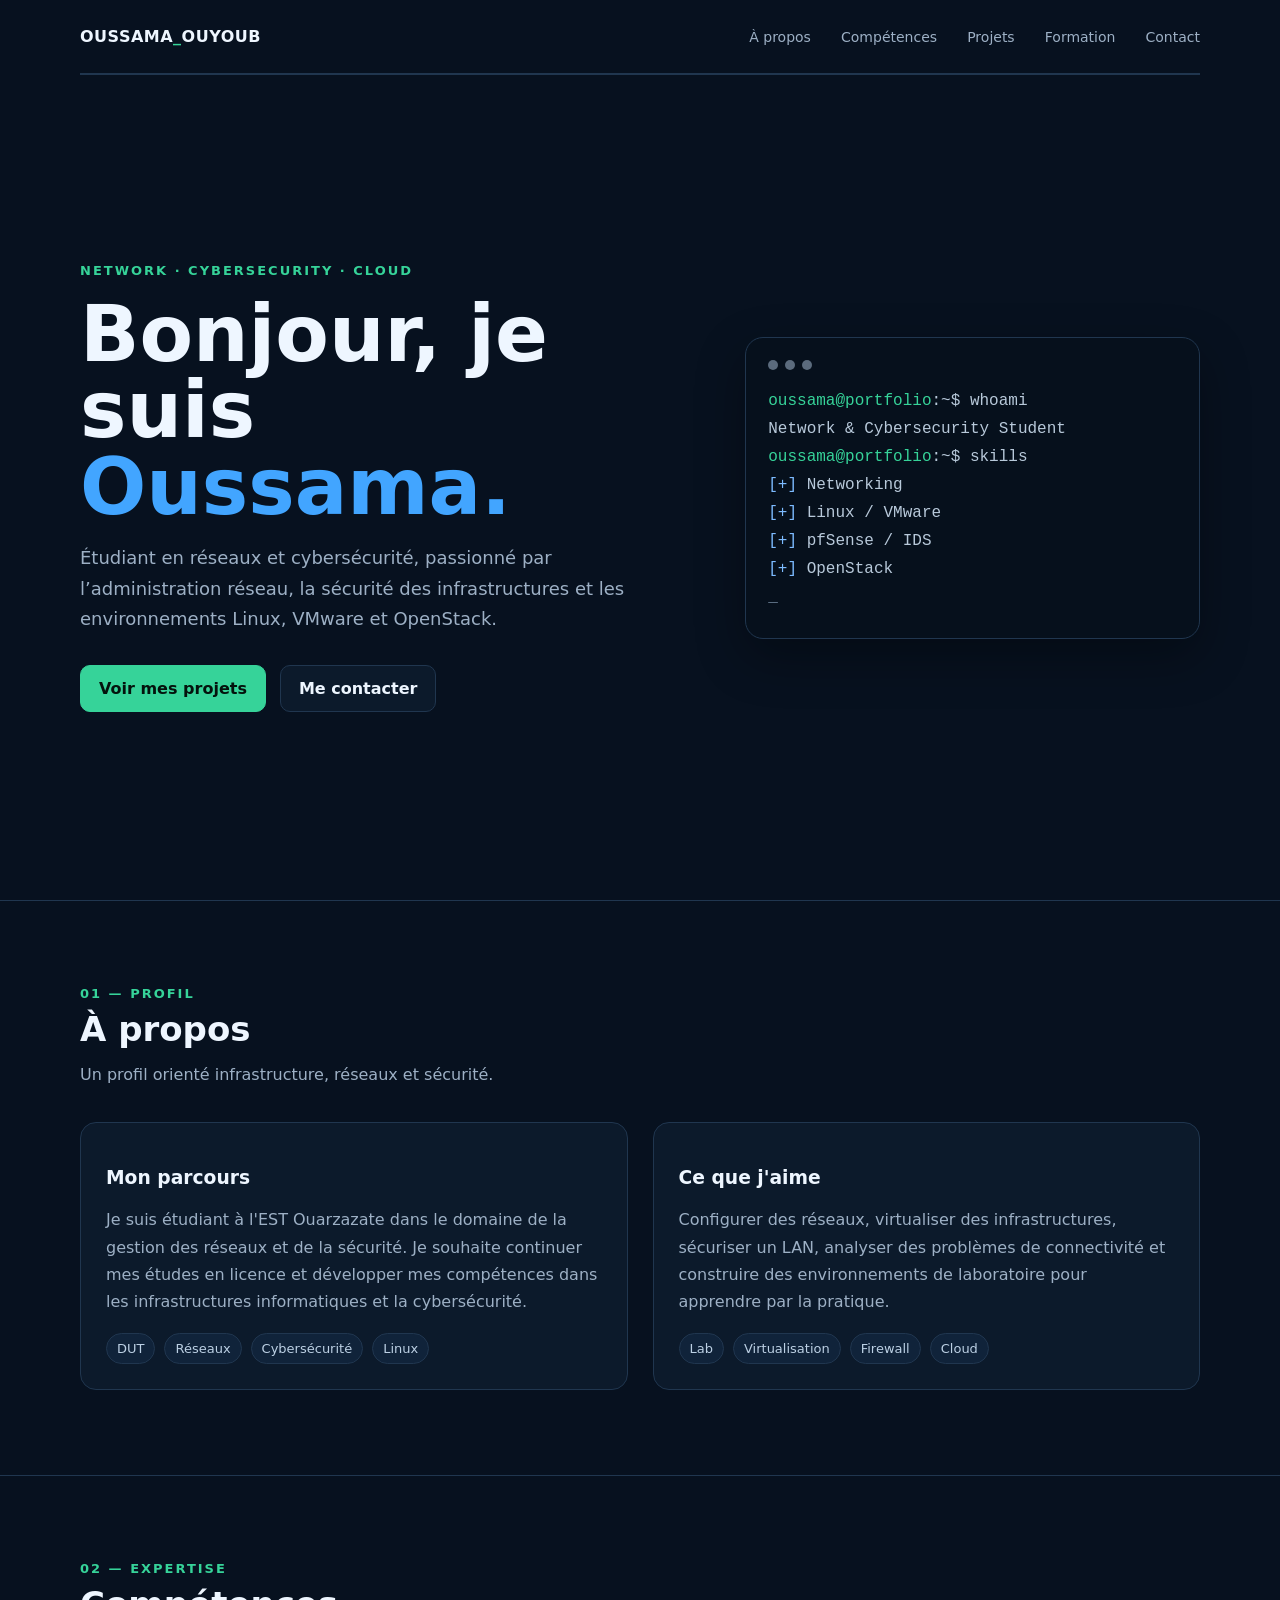
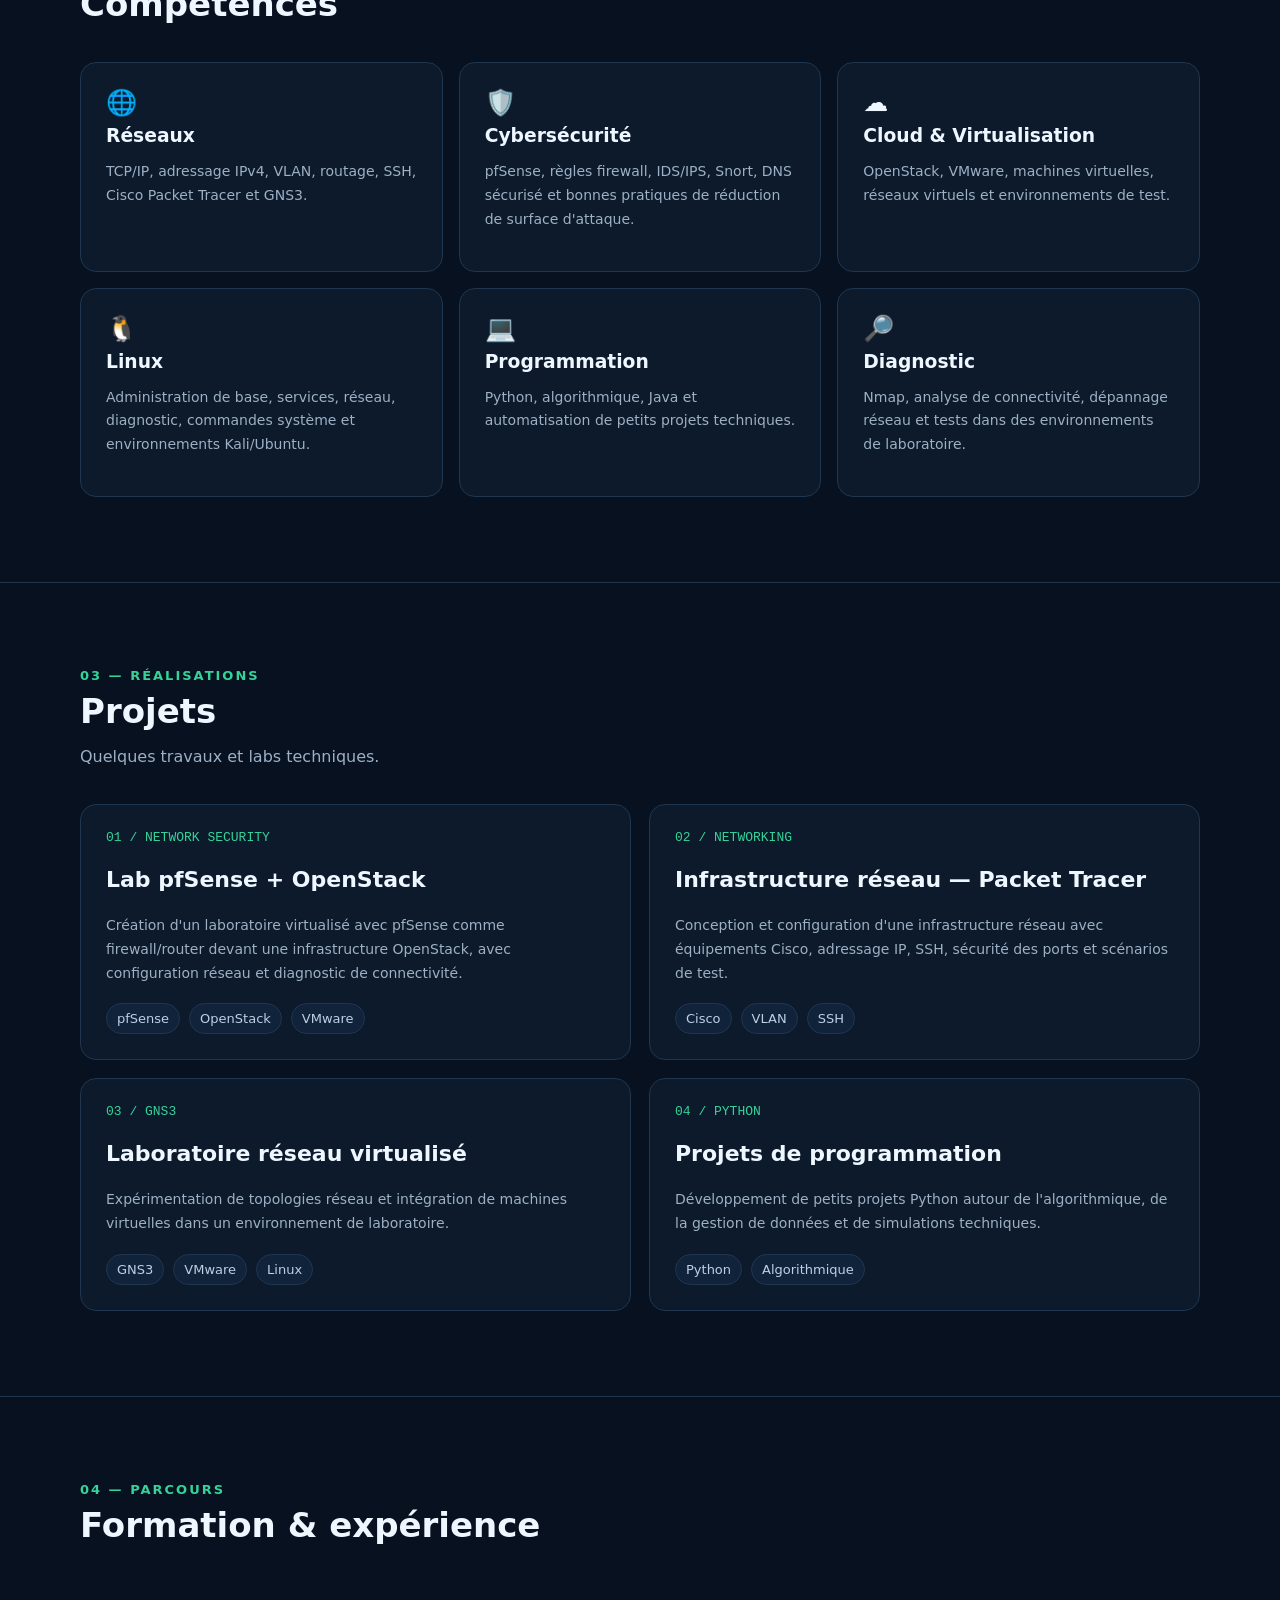
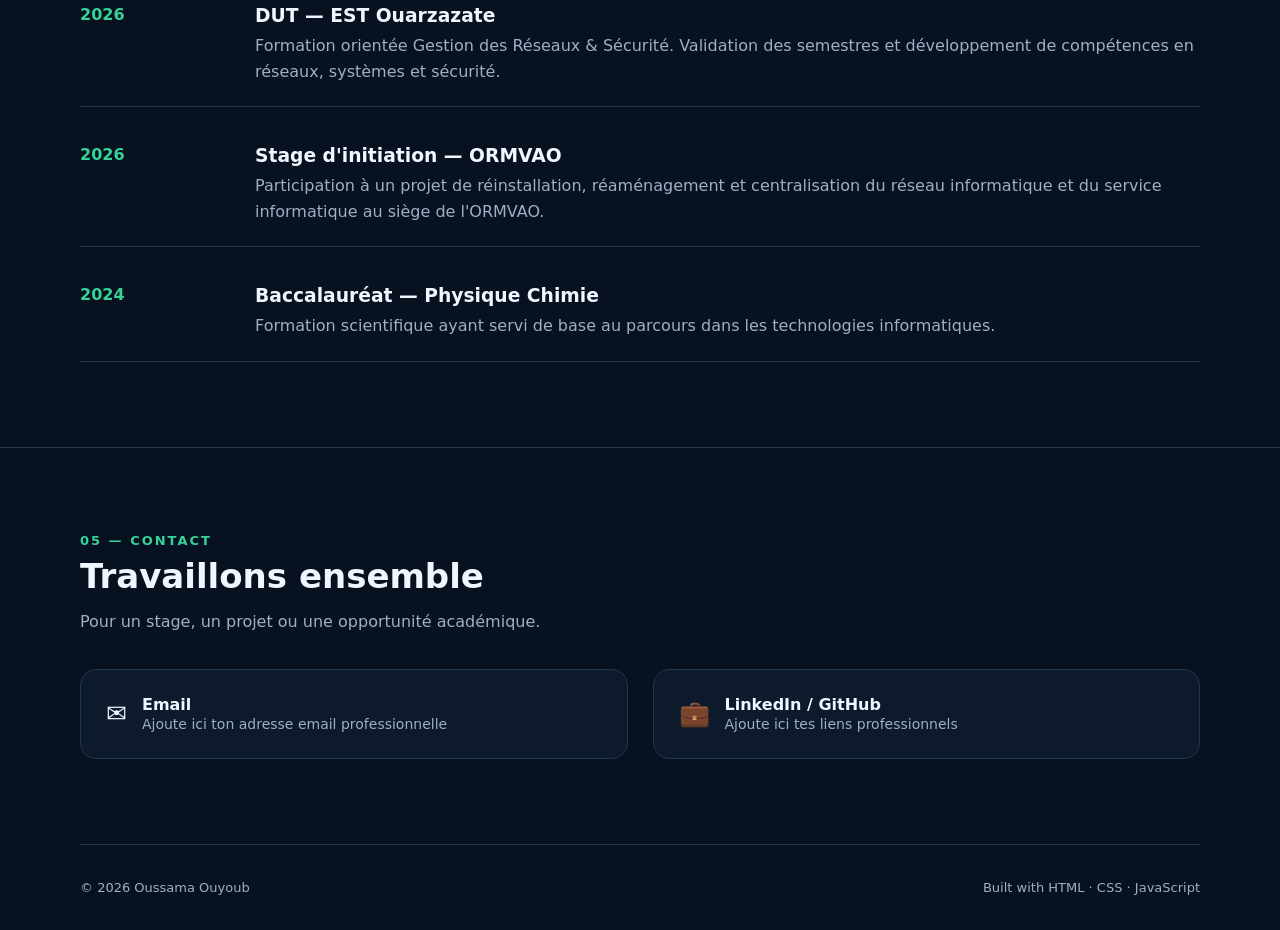
==== index.html @ 57a9441f "Add files via upload" ====
<!doctype html>
<html lang="fr">
<head>
    <meta charset="utf-8">
    <meta name="viewport" content="width=device-width, initial-scale=1">
    <title>Oussama Ouyoub — Network & Cybersecurity</title>
    <link rel="stylesheet" href="portfolio.css">
</head>

<body>

<div id="app">

    <header class="container nav">
        <div class="logo">OUSSAMA<span>_</span>OUYOUB</div>

        <nav>
            <a href="#about">À propos</a>
            <a href="#skills">Compétences</a>
            <a href="#projects">Projets</a>
            <a href="#formation">Formation</a>
            <a href="#contact">Contact</a>
        </nav>
    </header>

    <main>

        <!-- HERO -->
        <section class="container hero" id="home">

            <div>
                <div class="eyebrow">
                    Network · Cybersecurity · Cloud
                </div>

                <h1>
                    Bonjour, je suis<br>
                    <span>Oussama.</span>
                </h1>

                <p>
                    Étudiant en réseaux et cybersécurité, passionné par
                    l’administration réseau, la sécurité des infrastructures
                    et les environnements Linux, VMware et OpenStack.
                </p>

                <div class="buttons">
                    <a class="btn primary" href="#projects">
                        Voir mes projets
                    </a>

                    <a class="btn" href="#contact">
                        Me contacter
                    </a>
                </div>
            </div>

            <div class="terminal">

                <div class="dots">
                    <i class="dot"></i>
                    <i class="dot"></i>
                    <i class="dot"></i>
                </div>

                <div class="line">
                    <span class="green">oussama@portfolio</span>:~$ whoami
                </div>

                <div class="line">
                    Network & Cybersecurity Student
                </div>

                <div class="line">
                    <span class="green">oussama@portfolio</span>:~$ skills
                </div>

                <div class="line">
                    <span class="blue">[+]</span> Networking
                </div>

                <div class="line">
                    <span class="blue">[+]</span> Linux / VMware
                </div>

                <div class="line">
                    <span class="blue">[+]</span> pfSense / IDS
                </div>

                <div class="line">
                    <span class="blue">[+]</span> OpenStack
                </div>

                <div class="line muted">_</div>

            </div>

        </section>


        <!-- ABOUT -->
        <section id="about">

            <div class="container">

                <div class="section-head">

                    <div class="eyebrow">
                        01 — Profil
                    </div>

                    <h2>À propos</h2>

                    <p>
                        Un profil orienté infrastructure, réseaux et sécurité.
                    </p>

                </div>


                <div class="about">

                    <div class="card">

                        <h3>Mon parcours</h3>

                        <p>
                            Je suis étudiant à l'EST Ouarzazate dans le domaine
                            de la gestion des réseaux et de la sécurité.
                            Je souhaite continuer mes études en licence et
                            développer mes compétences dans les infrastructures
                            informatiques et la cybersécurité.
                        </p>

                        <div class="tags">
                            <span class="tag">DUT</span>
                            <span class="tag">Réseaux</span>
                            <span class="tag">Cybersécurité</span>
                            <span class="tag">Linux</span>
                        </div>

                    </div>


                    <div class="card">

                        <h3>Ce que j'aime</h3>

                        <p>
                            Configurer des réseaux, virtualiser des infrastructures,
                            sécuriser un LAN, analyser des problèmes de connectivité
                            et construire des environnements de laboratoire pour
                            apprendre par la pratique.
                        </p>

                        <div class="tags">
                            <span class="tag">Lab</span>
                            <span class="tag">Virtualisation</span>
                            <span class="tag">Firewall</span>
                            <span class="tag">Cloud</span>
                        </div>

                    </div>

                </div>

            </div>

        </section>


        <!-- SKILLS -->
        <section id="skills">

            <div class="container">

                <div class="section-head">

                    <div class="eyebrow">
                        02 — Expertise
                    </div>

                    <h2>Compétences</h2>

                </div>


                <div class="skills">

                    <div class="card skill">
                        <div class="icon">🌐</div>
                        <h3>Réseaux</h3>
                        <p>
                            TCP/IP, adressage IPv4, VLAN, routage, SSH,
                            Cisco Packet Tracer et GNS3.
                        </p>
                    </div>


                    <div class="card skill">
                        <div class="icon">🛡️</div>
                        <h3>Cybersécurité</h3>
                        <p>
                            pfSense, règles firewall, IDS/IPS, Snort,
                            DNS sécurisé et bonnes pratiques de réduction
                            de surface d'attaque.
                        </p>
                    </div>


                    <div class="card skill">
                        <div class="icon">☁️</div>
                        <h3>Cloud & Virtualisation</h3>
                        <p>
                            OpenStack, VMware, machines virtuelles,
                            réseaux virtuels et environnements de test.
                        </p>
                    </div>


                    <div class="card skill">
                        <div class="icon">🐧</div>
                        <h3>Linux</h3>
                        <p>
                            Administration de base, services, réseau,
                            diagnostic, commandes système et environnements
                            Kali/Ubuntu.
                        </p>
                    </div>


                    <div class="card skill">
                        <div class="icon">💻</div>
                        <h3>Programmation</h3>
                        <p>
                            Python, algorithmique, Java et automatisation
                            de petits projets techniques.
                        </p>
                    </div>


                    <div class="card skill">
                        <div class="icon">🔎</div>
                        <h3>Diagnostic</h3>
                        <p>
                            Nmap, analyse de connectivité, dépannage réseau
                            et tests dans des environnements de laboratoire.
                        </p>
                    </div>

                </div>

            </div>

        </section>


        <!-- PROJECTS -->
        <section id="projects">

            <div class="container">

                <div class="section-head">

                    <div class="eyebrow">
                        03 — Réalisations
                    </div>

                    <h2>Projets</h2>

                    <p>
                        Quelques travaux et labs techniques.
                    </p>

                </div>


                <div class="projects">

                    <div class="card project">

                        <div class="number">
                            01 / NETWORK SECURITY
                        </div>

                        <h3>
                            Lab pfSense + OpenStack
                        </h3>

                        <p>
                            Création d'un laboratoire virtualisé avec pfSense
                            comme firewall/router devant une infrastructure
                            OpenStack, avec configuration réseau et diagnostic
                            de connectivité.
                        </p>

                        <div class="tags">
                            <span class="tag">pfSense</span>
                            <span class="tag">OpenStack</span>
                            <span class="tag">VMware</span>
                        </div>

                    </div>


                    <div class="card project">

                        <div class="number">
                            02 / NETWORKING
                        </div>

                        <h3>
                            Infrastructure réseau — Packet Tracer
                        </h3>

                        <p>
                            Conception et configuration d'une infrastructure
                            réseau avec équipements Cisco, adressage IP,
                            SSH, sécurité des ports et scénarios de test.
                        </p>

                        <div class="tags">
                            <span class="tag">Cisco</span>
                            <span class="tag">VLAN</span>
                            <span class="tag">SSH</span>
                        </div>

                    </div>


                    <div class="card project">

                        <div class="number">
                            03 / GNS3
                        </div>

                        <h3>
                            Laboratoire réseau virtualisé
                        </h3>

                        <p>
                            Expérimentation de topologies réseau et intégration
                            de machines virtuelles dans un environnement
                            de laboratoire.
                        </p>

                        <div class="tags">
                            <span class="tag">GNS3</span>
                            <span class="tag">VMware</span>
                            <span class="tag">Linux</span>
                        </div>

                    </div>


                    <div class="card project">

                        <div class="number">
                            04 / PYTHON
                        </div>

                        <h3>
                            Projets de programmation
                        </h3>

                        <p>
                            Développement de petits projets Python autour
                            de l'algorithmique, de la gestion de données
                            et de simulations techniques.
                        </p>

                        <div class="tags">
                            <span class="tag">Python</span>
                            <span class="tag">Algorithmique</span>
                        </div>

                    </div>

                </div>

            </div>

        </section>


        <!-- FORMATION -->
        <section id="formation">

            <div class="container">

                <div class="section-head">

                    <div class="eyebrow">
                        04 — Parcours
                    </div>

                    <h2>
                        Formation & expérience
                    </h2>

                </div>


                <div class="timeline">

                    <div class="item">

                        <time>2026</time>

                        <div>

                            <h3>
                                DUT — EST Ouarzazate
                            </h3>

                            <p>
                                Formation orientée Gestion des Réseaux & Sécurité.
                                Validation des semestres et développement de
                                compétences en réseaux, systèmes et sécurité.
                            </p>

                        </div>

                    </div>


                    <div class="item">

                        <time>2026</time>

                        <div>

                            <h3>
                                Stage d'initiation — ORMVAO
                            </h3>

                            <p>
                                Participation à un projet de réinstallation,
                                réaménagement et centralisation du réseau
                                informatique et du service informatique
                                au siège de l'ORMVAO.
                            </p>

                        </div>

                    </div>


                    <div class="item">

                        <time>2024</time>

                        <div>

                            <h3>
                                Baccalauréat — Physique Chimie
                            </h3>

                            <p>
                                Formation scientifique ayant servi de base
                                au parcours dans les technologies informatiques.
                            </p>

                        </div>

                    </div>

                </div>

            </div>

        </section>


        <!-- CONTACT -->
        <section id="contact">

            <div class="container">

                <div class="section-head">

                    <div class="eyebrow">
                        05 — Contact
                    </div>

                    <h2>
                        Travaillons ensemble
                    </h2>

                    <p>
                        Pour un stage, un projet ou une opportunité académique.
                    </p>

                </div>


                <div class="contact">

                    <div class="card contact-box">

                        <div class="icon">✉️</div>

                        <div>
                            <strong>Email</strong>
                            <span>
                                Ajoute ici ton adresse email professionnelle
                            </span>
                        </div>

                    </div>


                    <div class="card contact-box">

                        <div class="icon">💼</div>

                        <div>
                            <strong>LinkedIn / GitHub</strong>
                            <span>
                                Ajoute ici tes liens professionnels
                            </span>
                        </div>

                    </div>

                </div>

            </div>

        </section>

    </main>


    <footer class="container">

        <span>
            © 2026 Oussama Ouyoub
        </span>

        <span>
            Built with HTML · CSS · JavaScript
        </span>

    </footer>

</div>

<script src="portfolio.js"></script>

</body>
</html>
---- portfolio.css ----
:root {
    color-scheme: light dark;

    --bg: #07111f;
    --surface: #0c1a2b;
    --surface2: #10233a;

    --text: #eef6ff;
    --muted: #9db0c5;

    --line: #20364f;

    --accent: #36d399;
    --accent2: #42a5ff;

    --shadow: 0 18px 50px #0005;
}


* {
    box-sizing: border-box;
}


html {
    scroll-behavior: smooth;
}


body {
    margin: 0;
    font-family:
        Inter,
        ui-sans-serif,
        system-ui,
        -apple-system,
        BlinkMacSystemFont,
        "Segoe UI",
        sans-serif;

    background: var(--bg);
    color: var(--text);
}


#app {
    min-height: 100vh;
    background: var(--bg);
    overflow: hidden;
}


.container {
    width: min(1120px, 92%);
    margin: auto;
}


/* NAVBAR */

.nav {
    height: 74px;

    display: flex;
    align-items: center;
    justify-content: space-between;

    border-bottom: 1px solid var(--line);
}


.logo {
    font-weight: 800;
    letter-spacing: 0.5px;
}


.logo span {
    color: var(--accent);
}


nav a {
    color: var(--muted);
    text-decoration: none;

    margin-left: 25px;

    font-size: 14px;
}


nav a:hover {
    color: var(--text);
}


/* HERO */

.hero {
    min-height: calc(100vh - 74px);

    display: grid;
    grid-template-columns: 1.15fr 0.85fr;

    gap: 50px;

    align-items: center;

    padding: 70px 0;
}


.eyebrow {
    color: var(--accent);

    font-weight: 700;

    letter-spacing: 2px;

    font-size: 13px;

    text-transform: uppercase;
}


.hero h1 {
    font-size: clamp(42px, 7vw, 78px);

    line-height: 0.98;

    margin: 18px 0;
}


.hero h1 span {
    color: var(--accent2);
}


.hero p {
    font-size: 18px;

    line-height: 1.7;

    color: var(--muted);

    max-width: 650px;
}


.buttons {
    display: flex;

    gap: 14px;

    margin-top: 30px;

    flex-wrap: wrap;
}


.btn {
    padding: 13px 18px;

    border-radius: 10px;

    border: 1px solid var(--line);

    text-decoration: none;

    color: var(--text);

    font-weight: 700;

    background: var(--surface);
}


.btn.primary {
    background: var(--accent);

    color: #04130d;

    border-color: var(--accent);
}


/* TERMINAL */

.terminal {
    background: #06101c;

    border: 1px solid var(--line);

    border-radius: 18px;

    box-shadow: var(--shadow);

    padding: 22px;

    font-family:
        ui-monospace,
        SFMono-Regular,
        Menlo,
        Monaco,
        Consolas,
        monospace;
}


.dots {
    display: flex;

    gap: 7px;

    margin-bottom: 22px;
}


.dot {
    width: 10px;

    height: 10px;

    border-radius: 50%;

    background: #5b6b7d;
}


.line {
    margin: 10px 0;

    color: #b8c9da;
}


.green {
    color: var(--accent);
}


.blue {
    color: #7dbbff;
}


.muted {
    color: #71869c;
}


/* SECTIONS */

section {
    padding: 85px 0;

    border-top: 1px solid var(--line);
}


.section-head {
    margin-bottom: 38px;
}


.section-head h2 {
    font-size: 34px;

    margin: 8px 0;
}


.section-head p {
    color: var(--muted);
}


/* ABOUT */

.about {
    display: grid;

    grid-template-columns: 1fr 1fr;

    gap: 25px;
}


.card {
    background: var(--surface);

    border: 1px solid var(--line);

    border-radius: 16px;

    padding: 25px;
}


.card p {
    color: var(--muted);

    line-height: 1.7;
}


.tags {
    display: flex;

    gap: 9px;

    flex-wrap: wrap;

    margin-top: 18px;
}


.tag {
    padding: 7px 10px;

    border: 1px solid var(--line);

    border-radius: 999px;

    color: #bcd0e4;

    font-size: 13px;

    background: var(--surface2);
}


/* SKILLS */

.skills {
    display: grid;

    grid-template-columns: repeat(3, 1fr);

    gap: 16px;
}


.skill h3 {
    margin: 8px 0;
}


.skill p {
    font-size: 14px;
}


.icon {
    font-size: 25px;
}


/* PROJECTS */

.projects {
    display: grid;

    grid-template-columns: repeat(2, 1fr);

    gap: 18px;
}


.project {
    position: relative;

    overflow: hidden;
}


.project .number {
    font-family: monospace;

    color: var(--accent);

    font-size: 13px;
}


.project h3 {
    font-size: 22px;
}


.project p {
    font-size: 14px;
}


/* TIMELINE */

.timeline {
    display: grid;

    gap: 16px;
}


.item {
    display: grid;

    grid-template-columns: 150px 1fr;

    gap: 25px;

    padding: 22px 0;

    border-bottom: 1px solid var(--line);
}


.item time {
    color: var(--accent);

    font-weight: 700;
}


.item h3 {
    margin: 0 0 7px;
}


.item p {
    margin: 0;

    color: var(--muted);

    line-height: 1.6;
}


/* CONTACT */

.contact {
    display: grid;

    grid-template-columns: 1fr 1fr;

    gap: 25px;
}


.contact-box {
    display: flex;

    gap: 15px;

    align-items: center;
}


.contact-box strong {
    display: block;
}


.contact-box span {
    color: var(--muted);

    font-size: 14px;
}


/* FOOTER */

footer {
    padding: 35px 0;

    color: var(--muted);

    font-size: 13px;

    border-top: 1px solid var(--line);

    display: flex;

    justify-content: space-between;

    gap: 20px;
}


/* RESPONSIVE */

@media (max-width: 800px) {

    nav {
        display: none;
    }


    .hero,
    .about,
    .contact {
        grid-template-columns: 1fr;
    }


    .hero {
        padding: 55px 0;
    }


    .skills {
        grid-template-columns: 1fr;
    }


    .projects {
        grid-template-columns: 1fr;
    }


    .item {
        grid-template-columns: 1fr;

        gap: 8px;
    }


    .terminal {
        order: -1;
    }

}
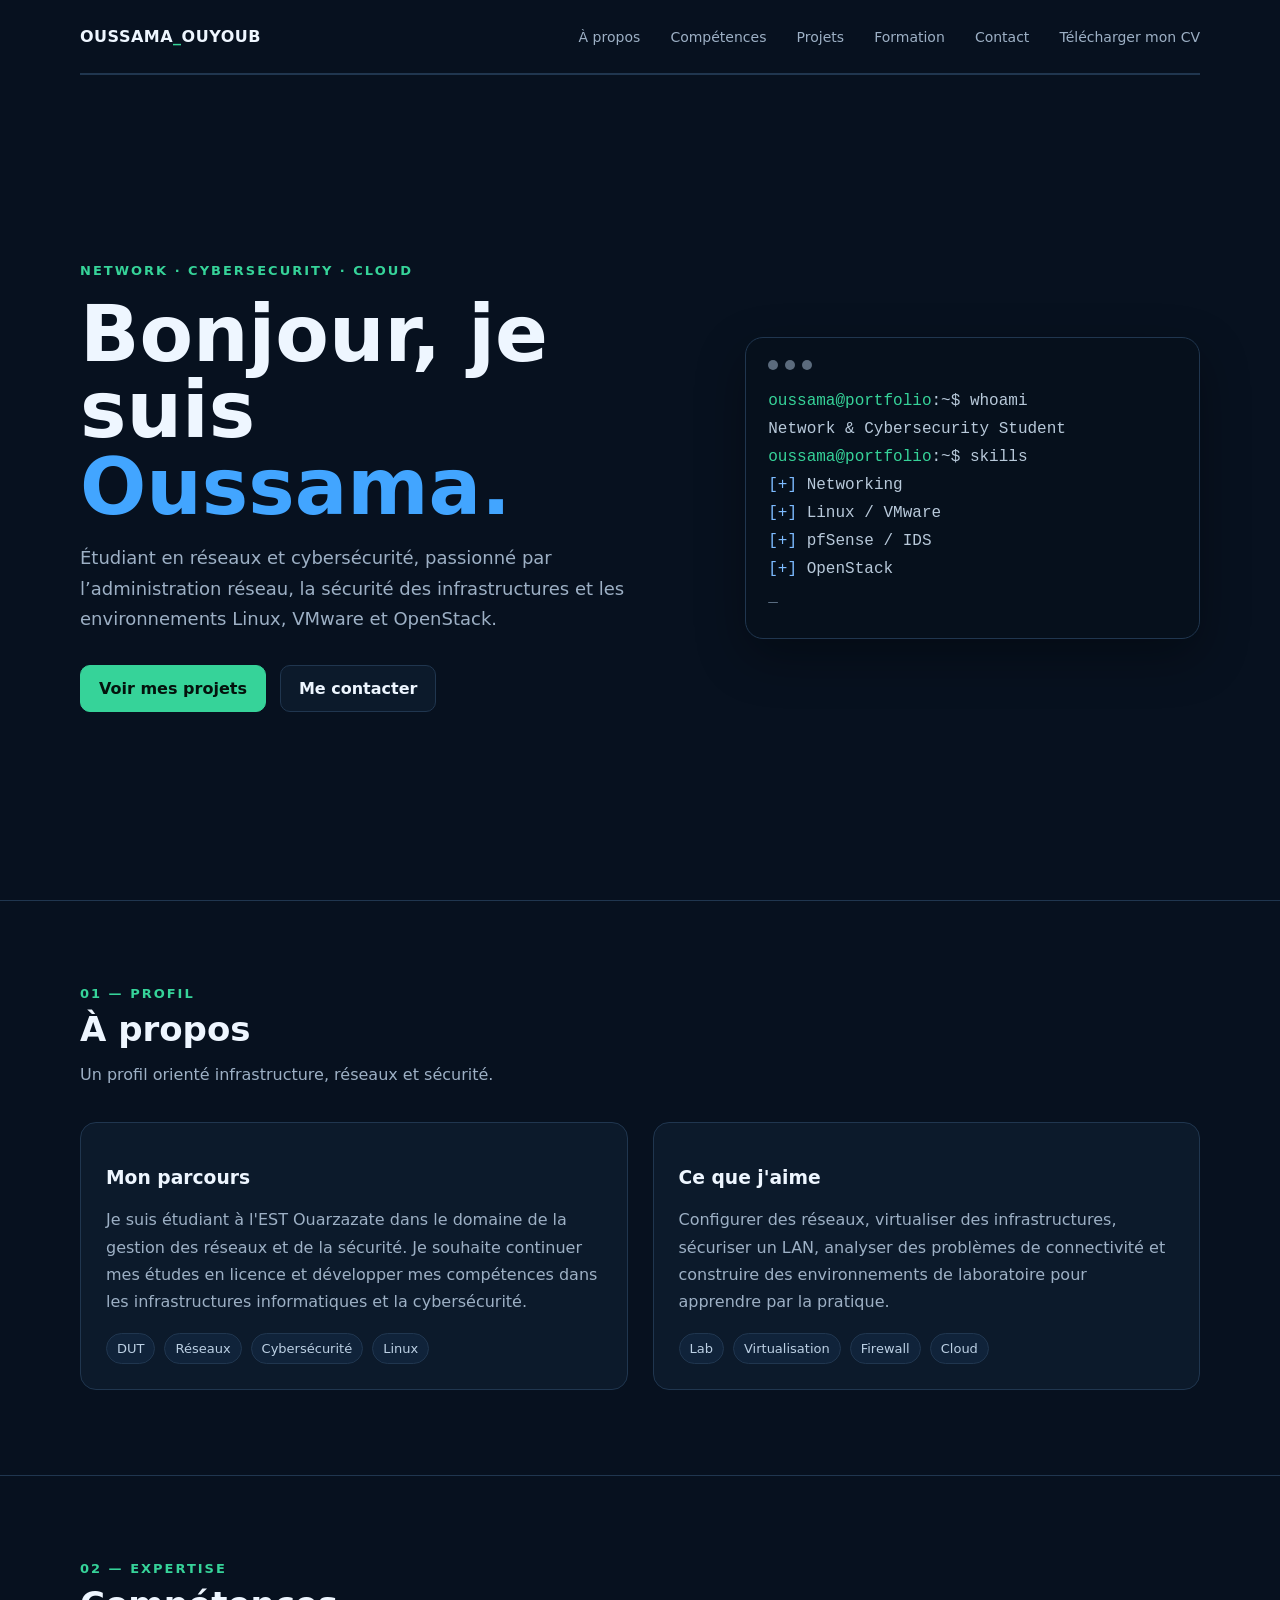
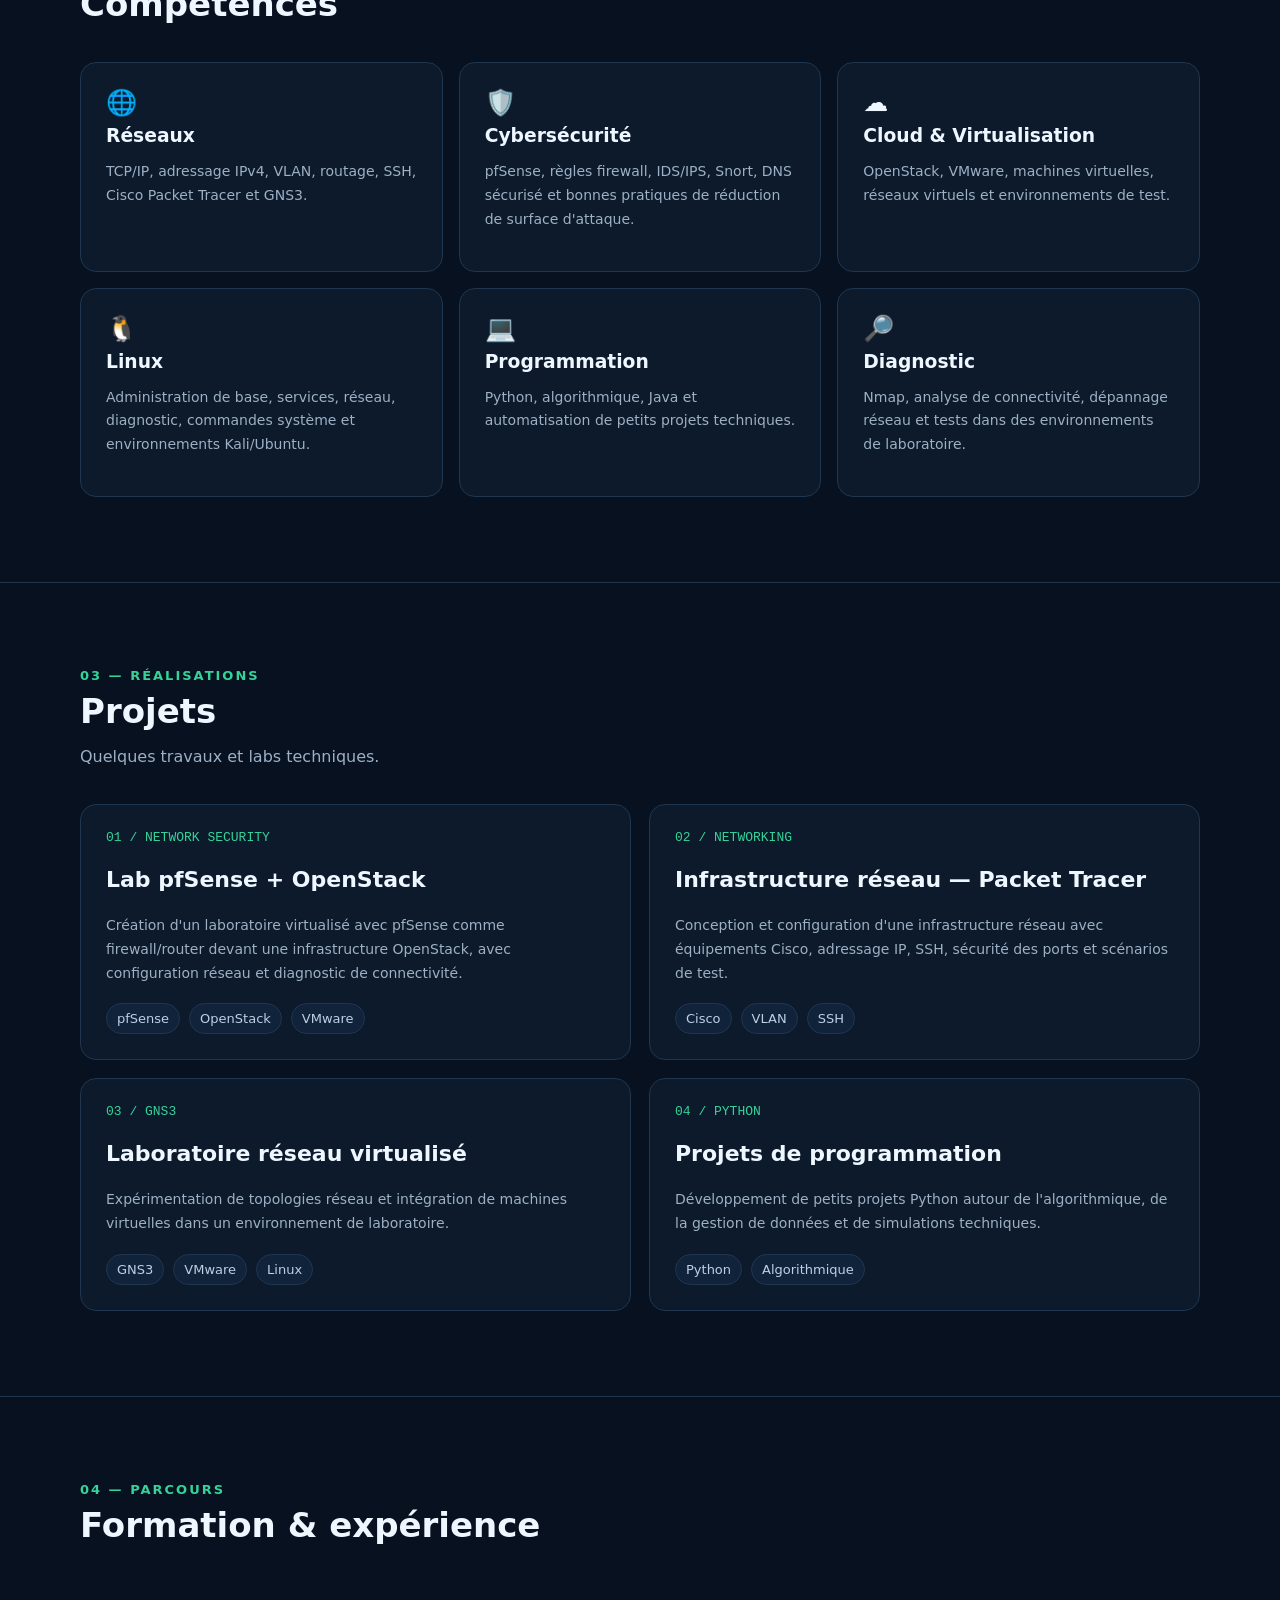
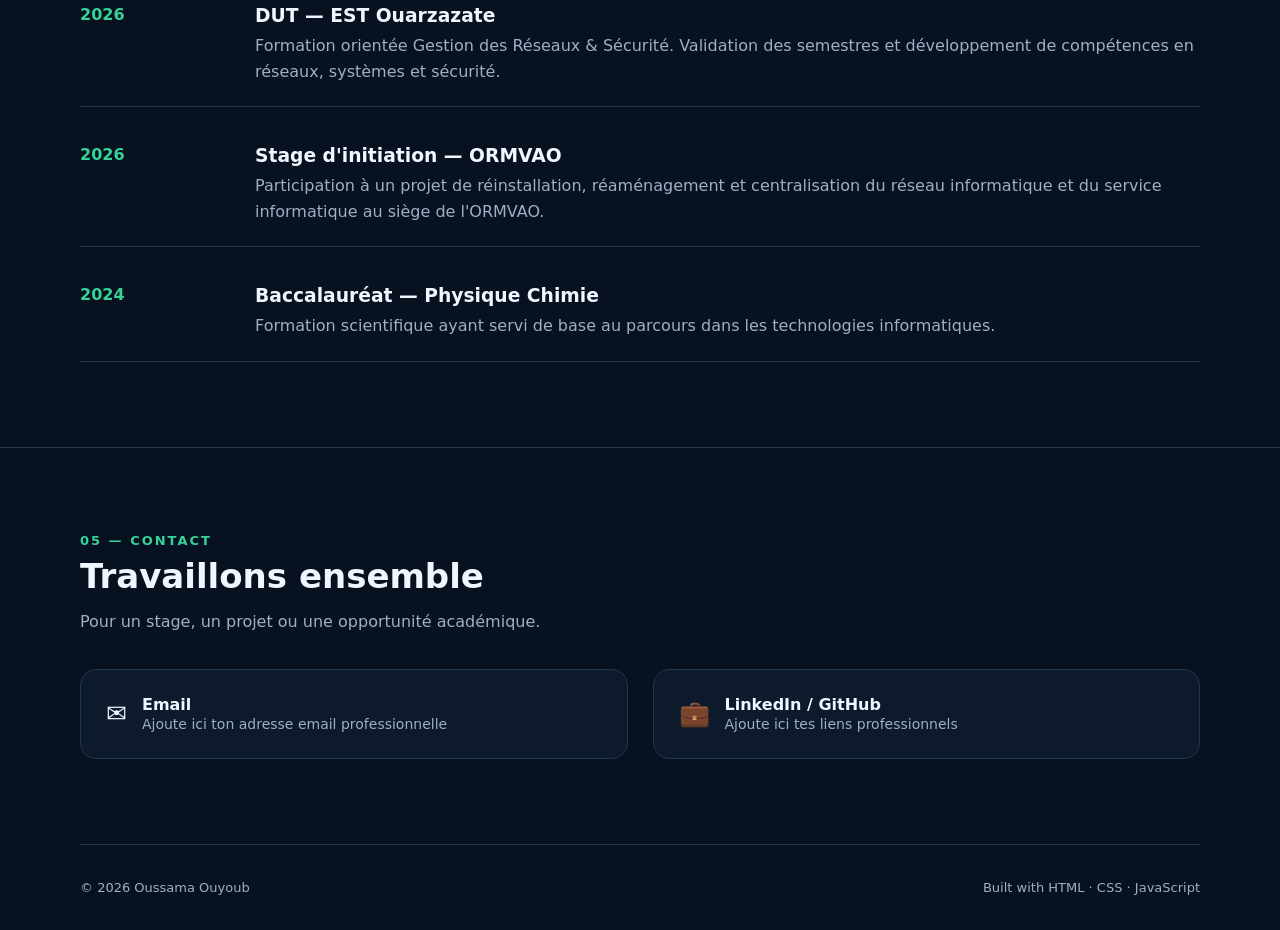
==== commit 1dc88aa8: "Add CV download link to navigation Added a link to download the CV in the navigation." ====
--- a/index.html
+++ b/index.html
@@ -20,6 +20,7 @@
             <a href="#projects">Projets</a>
             <a href="#formation">Formation</a>
             <a href="#contact">Contact</a>
+            <a href="cv.pdf"> Télécharger mon CV</a>
         </nav>
     </header>
 
@@ -549,4 +550,4 @@
 <script src="portfolio.js"></script>
 
 </body>
-</html>+</html>
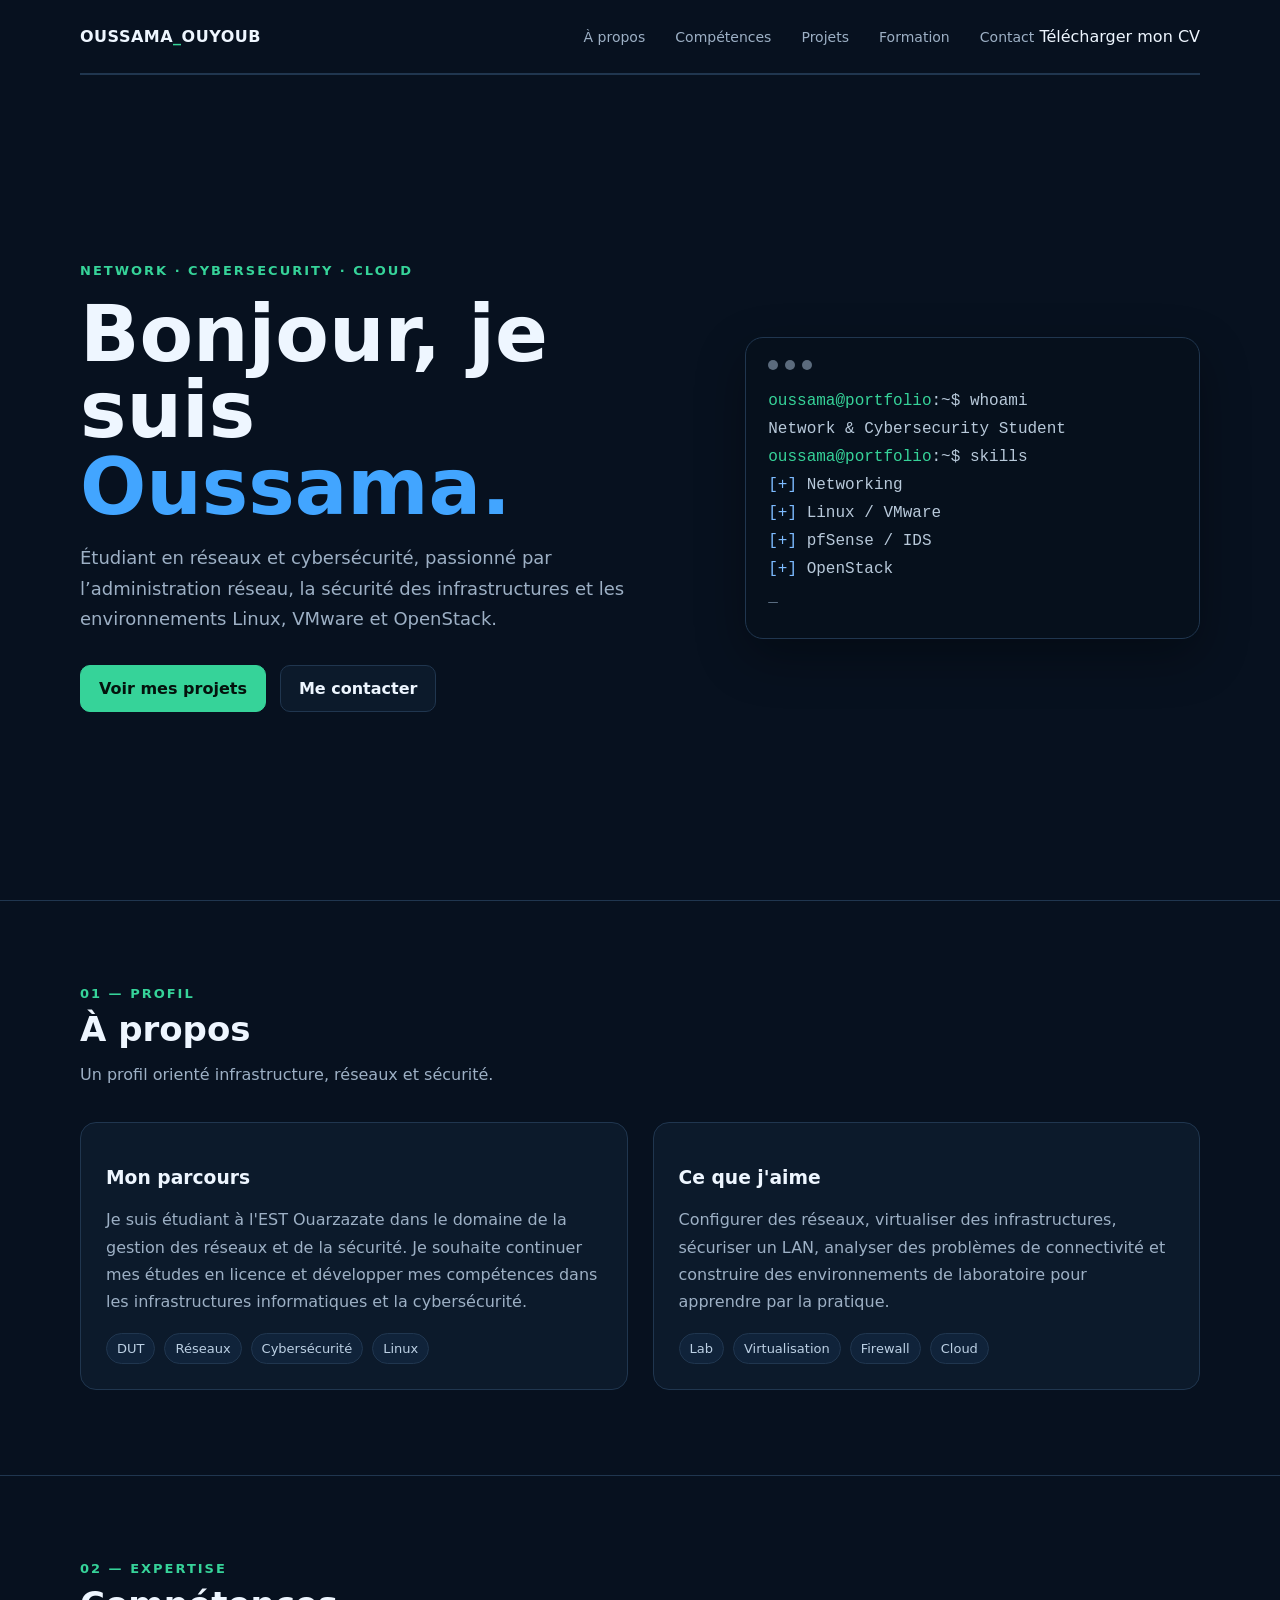
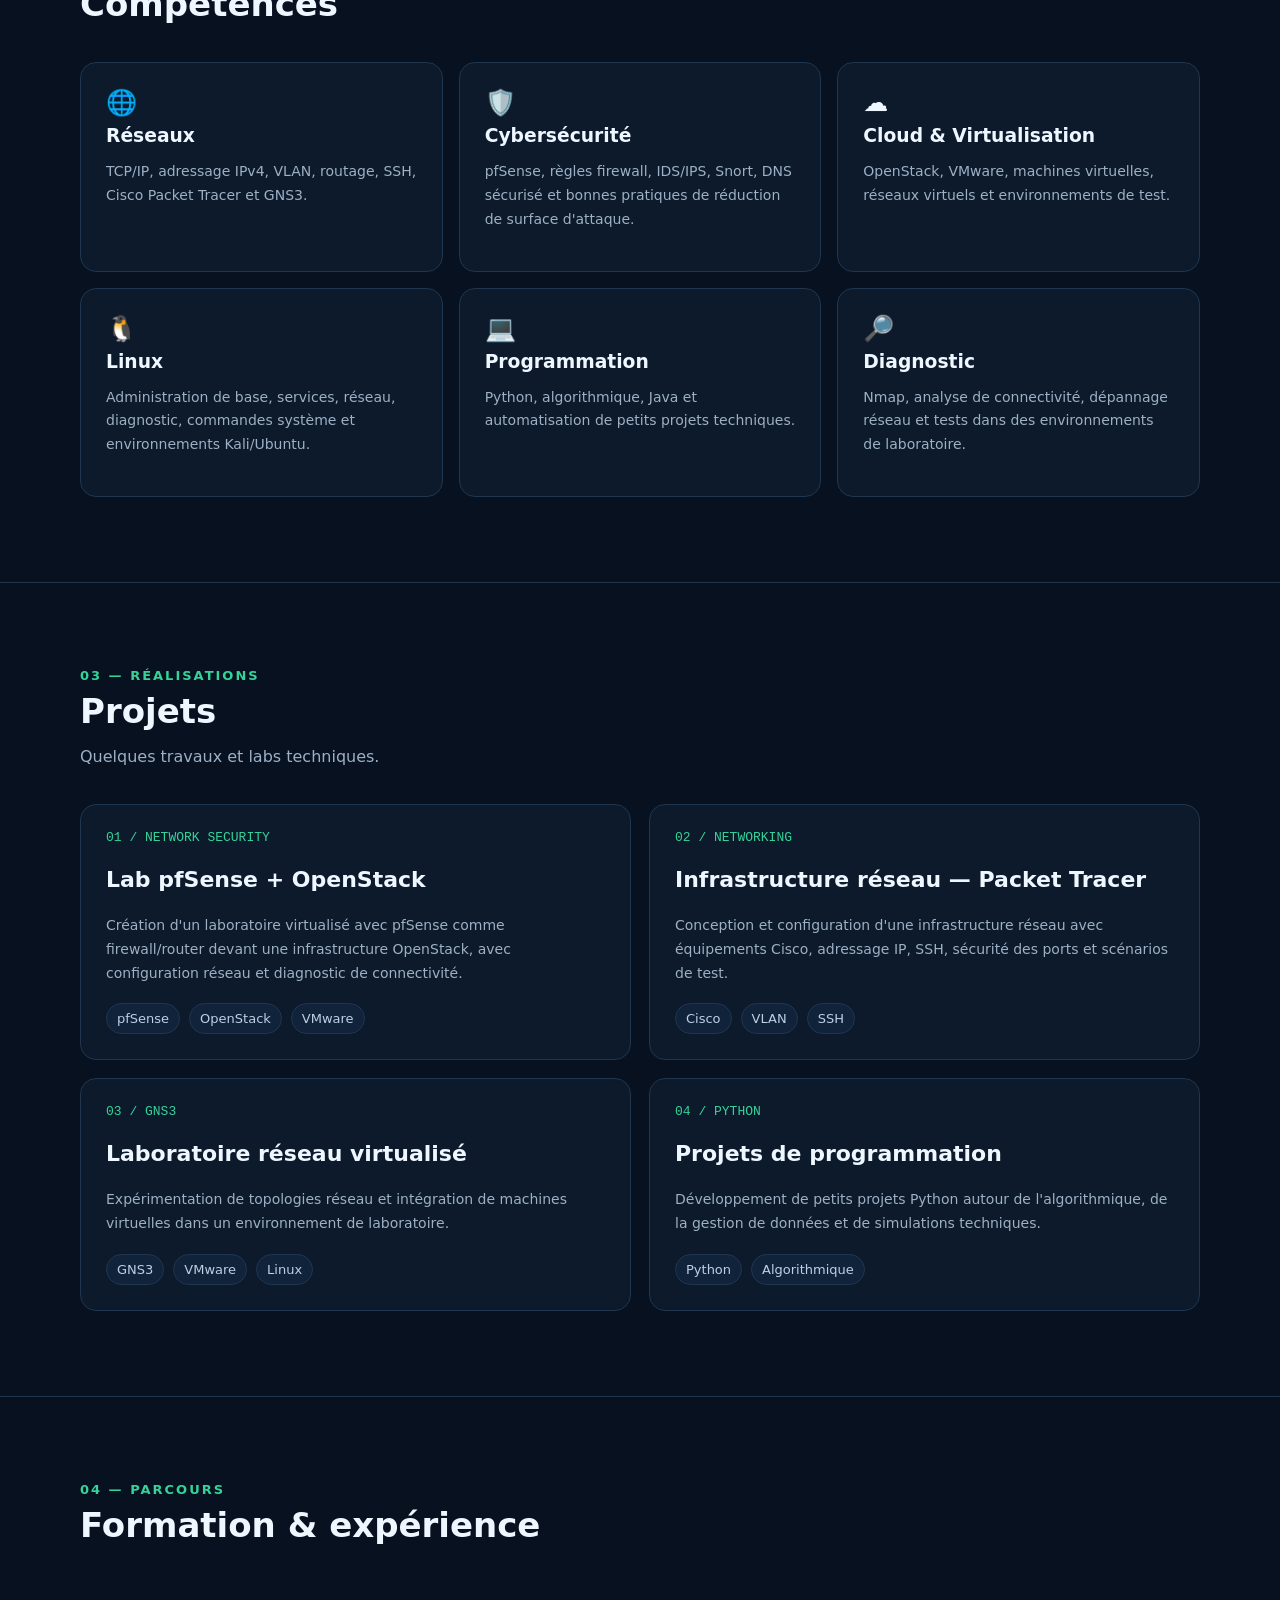
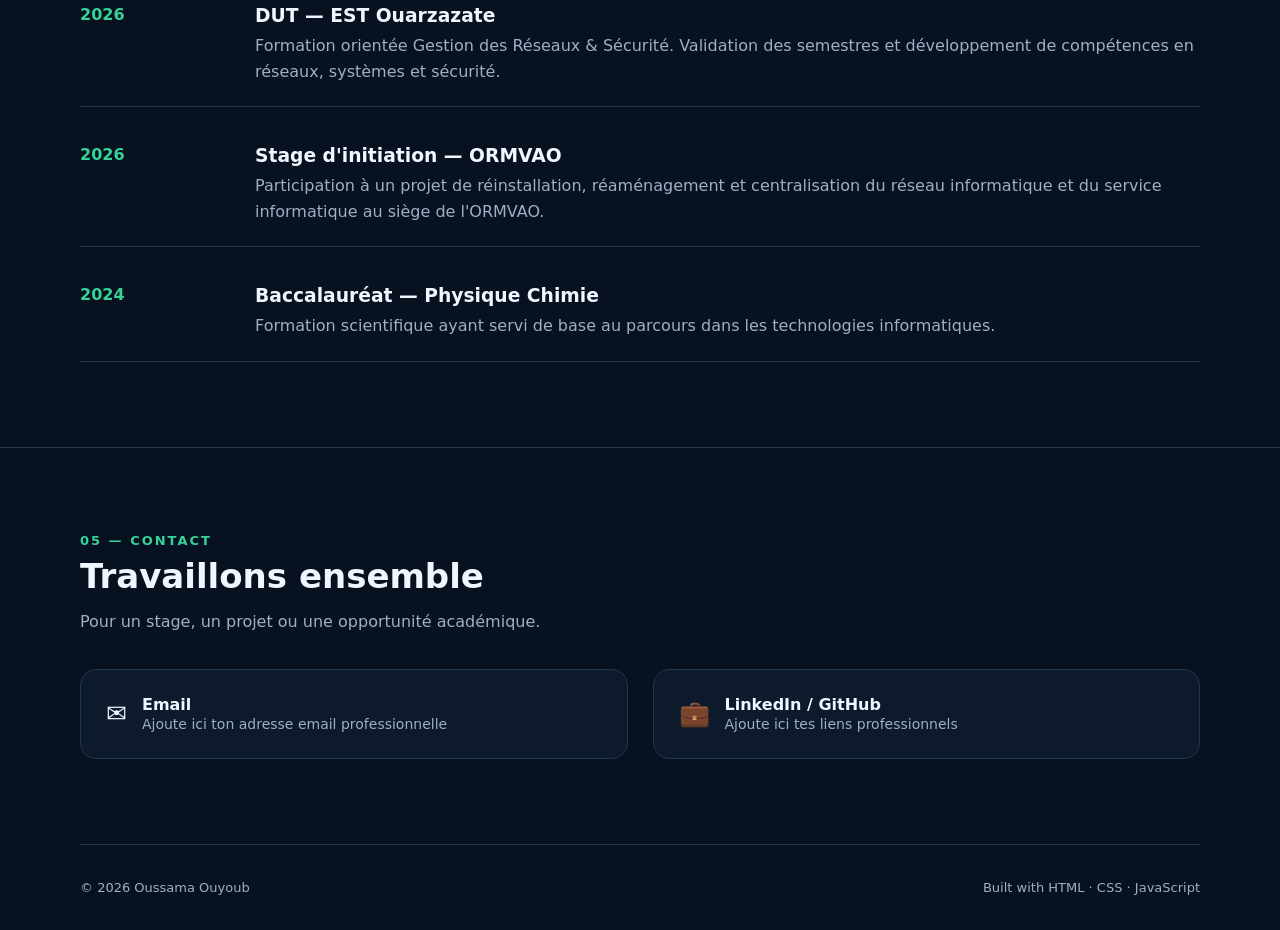
==== commit 4ce16fb4: "Update index.html" ====
--- a/index.html
+++ b/index.html
@@ -20,7 +20,7 @@
             <a href="#projects">Projets</a>
             <a href="#formation">Formation</a>
             <a href="#contact">Contact</a>
-            <a href="cv.pdf"> Télécharger mon CV</a>
+             Télécharger mon CV
         </nav>
     </header>
 
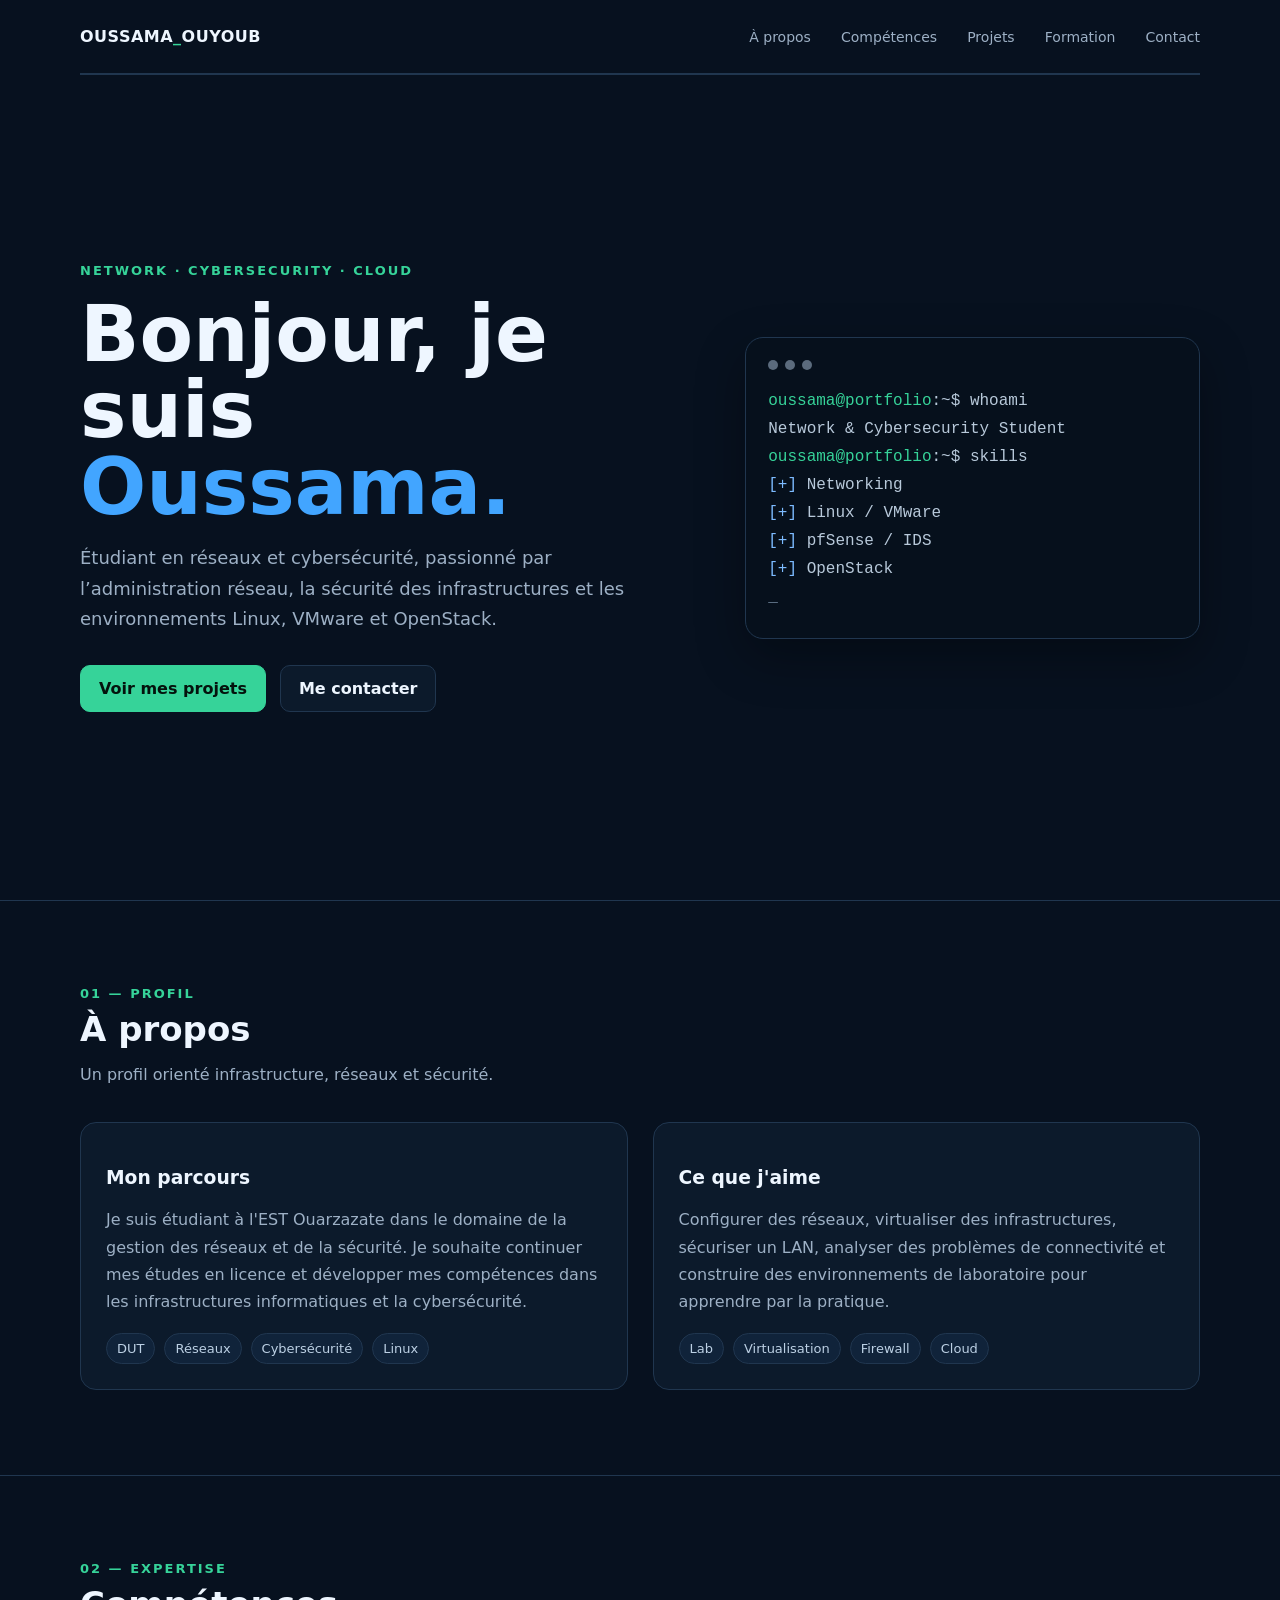
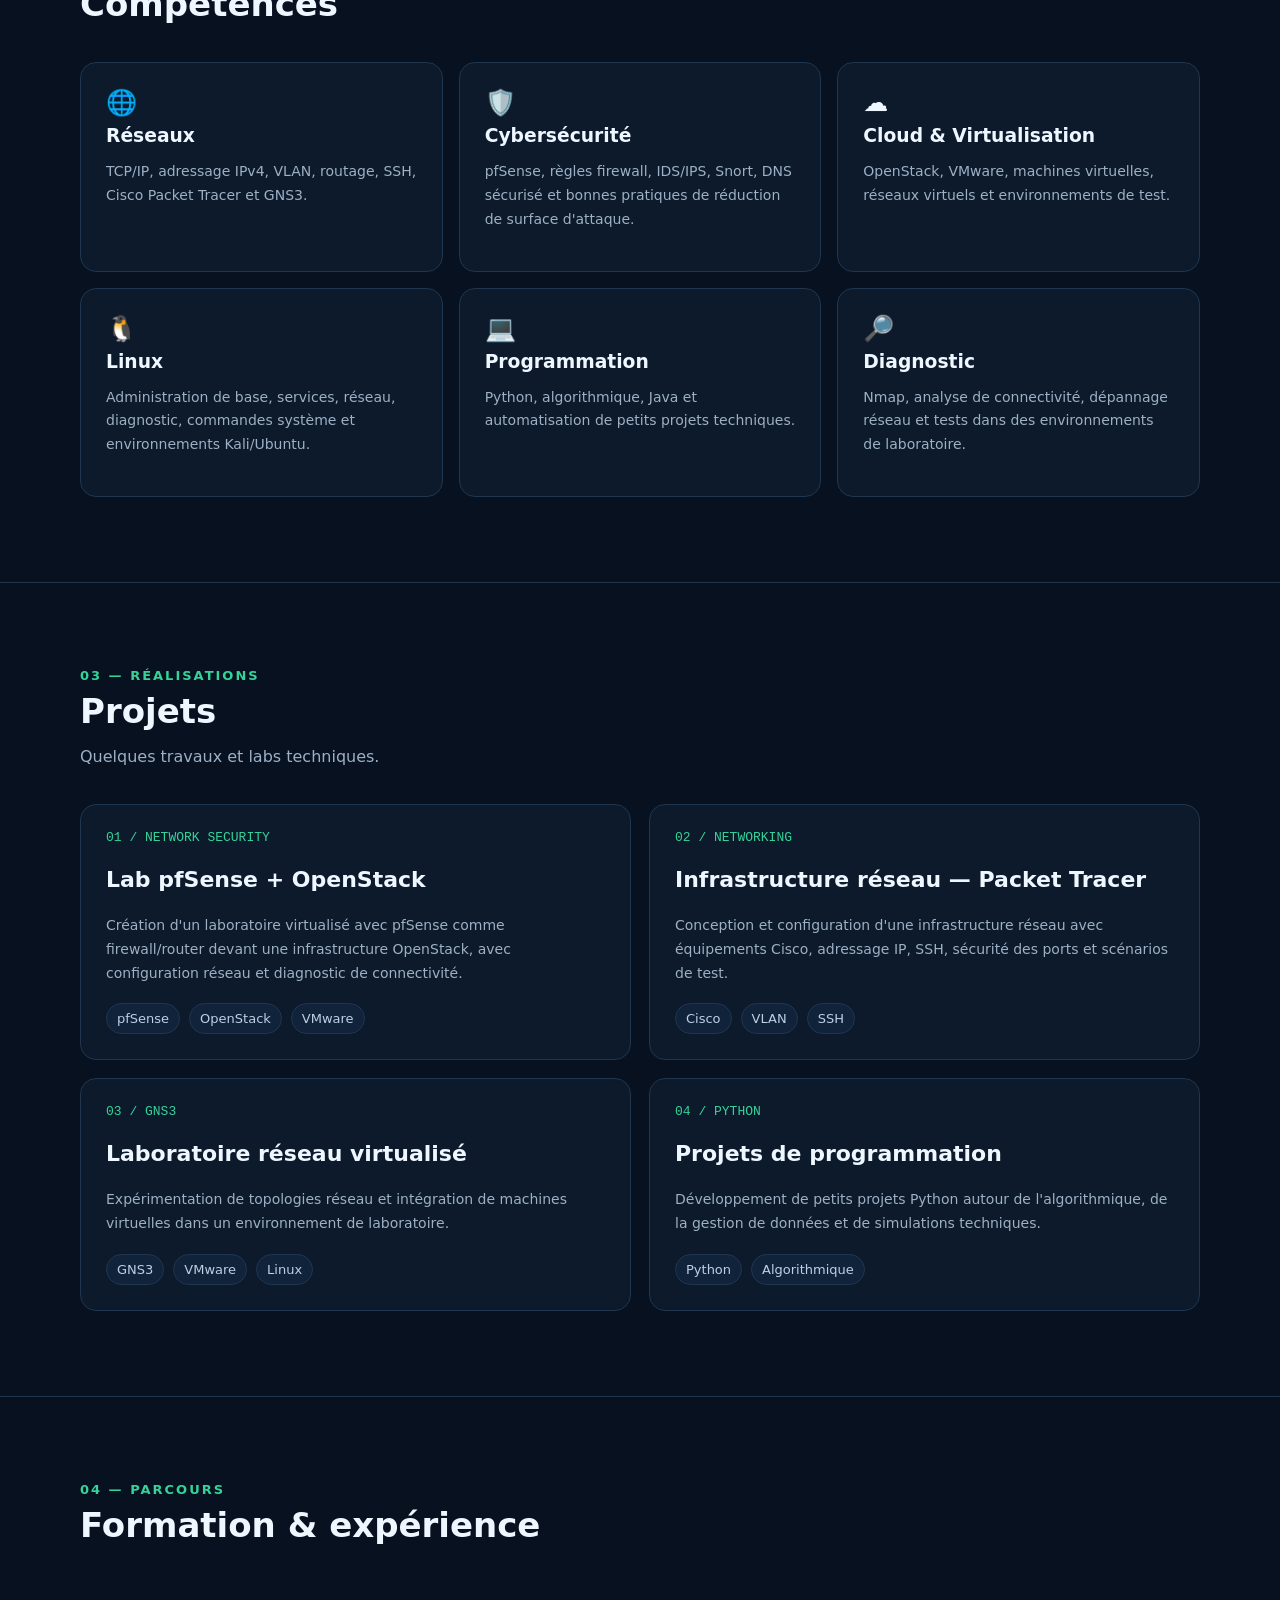
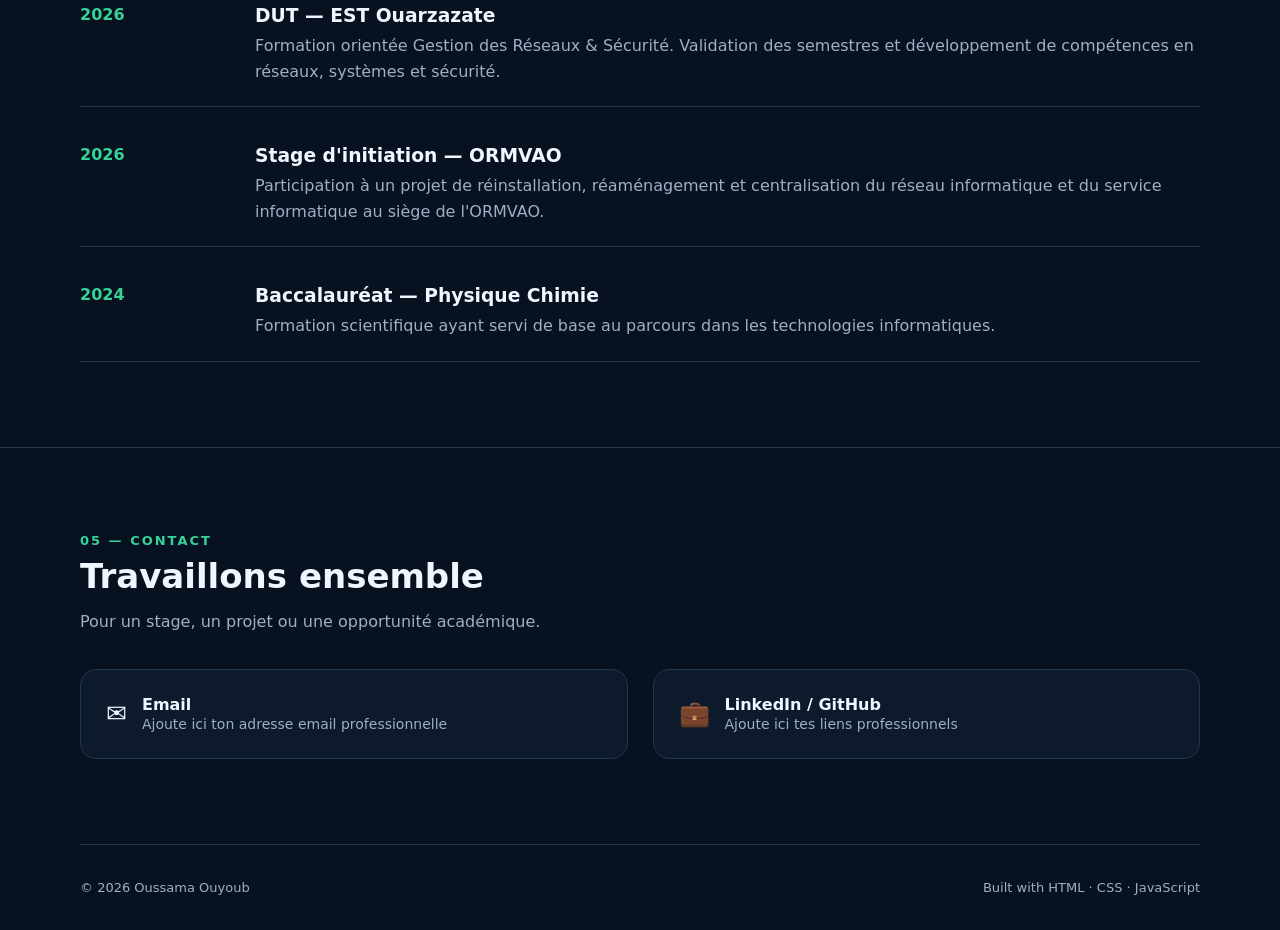
==== commit 2ea1102b: "Fix HTML entity encoding in index.html" ====
--- a/index.html
+++ b/index.html
@@ -20,7 +20,7 @@
             <a href="#projects">Projets</a>
             <a href="#formation">Formation</a>
             <a href="#contact">Contact</a>
-             Télécharger mon CV
+            
         </nav>
     </header>
 
